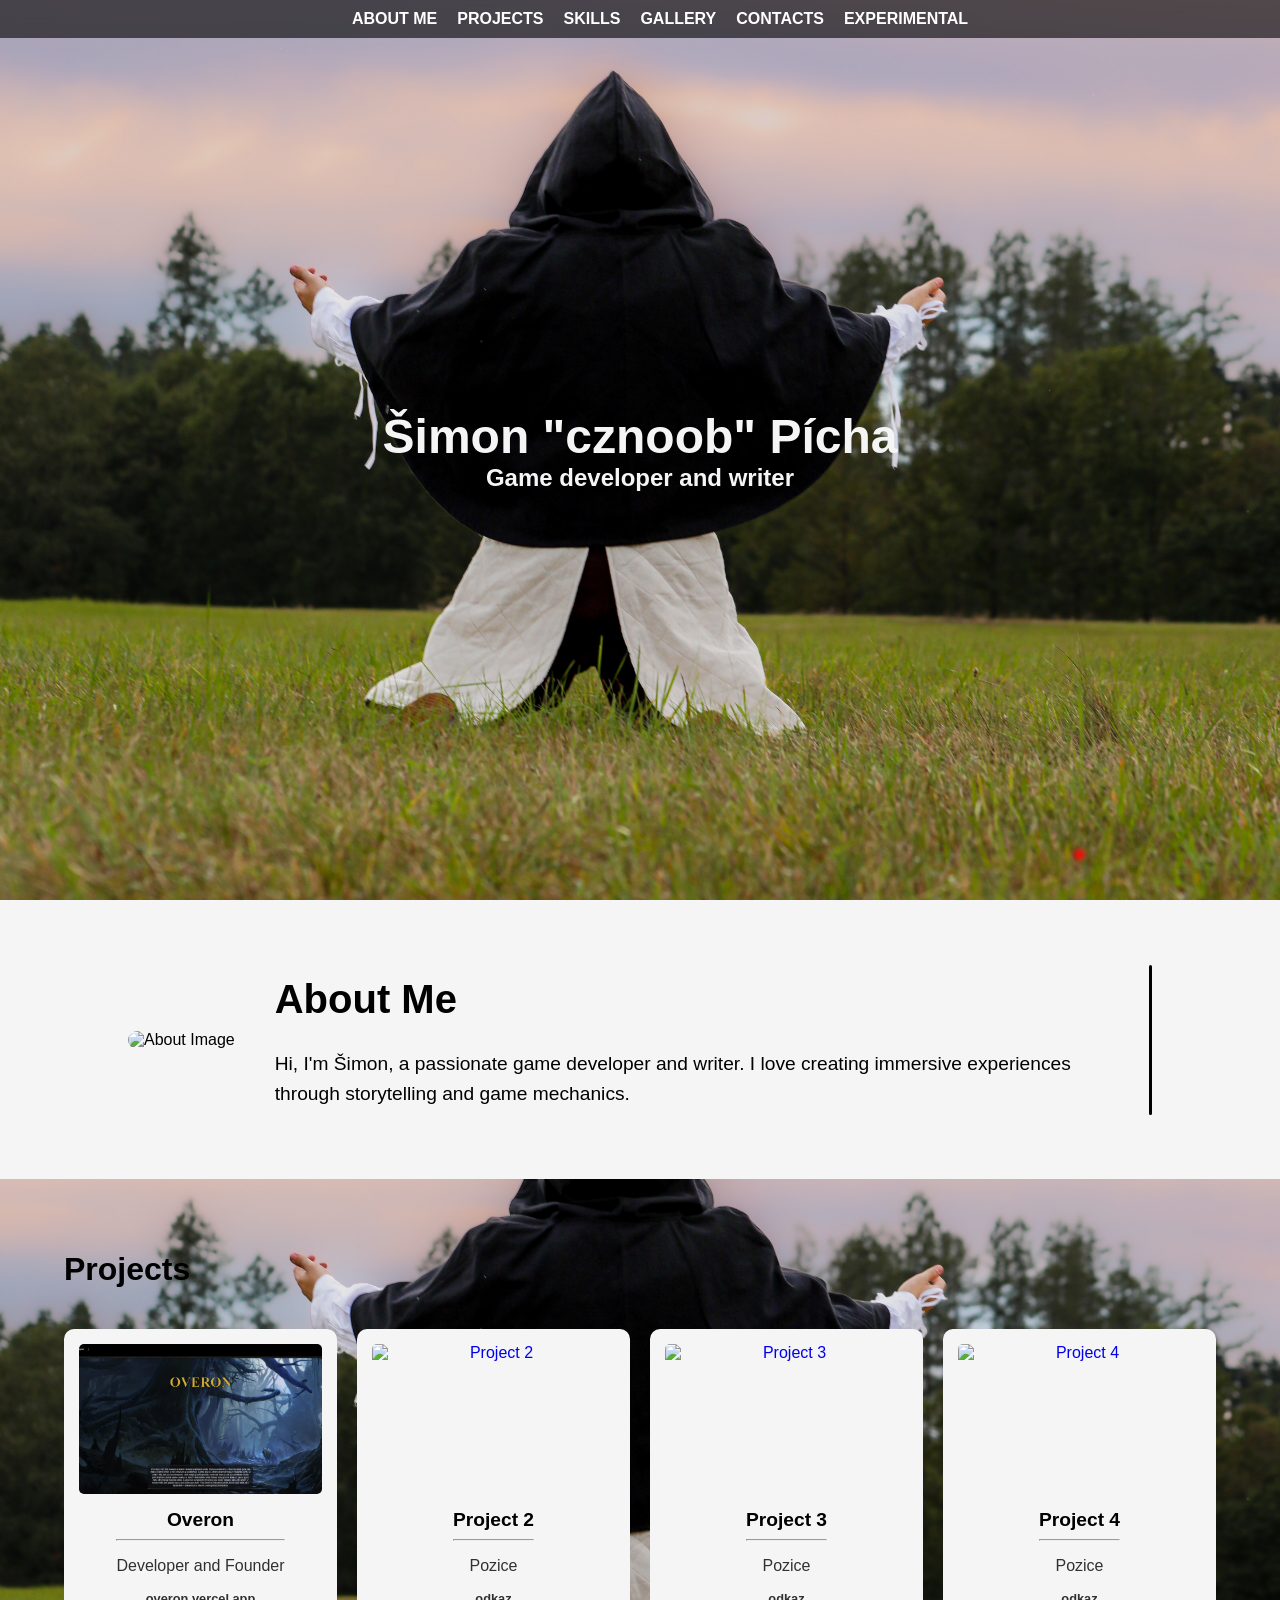
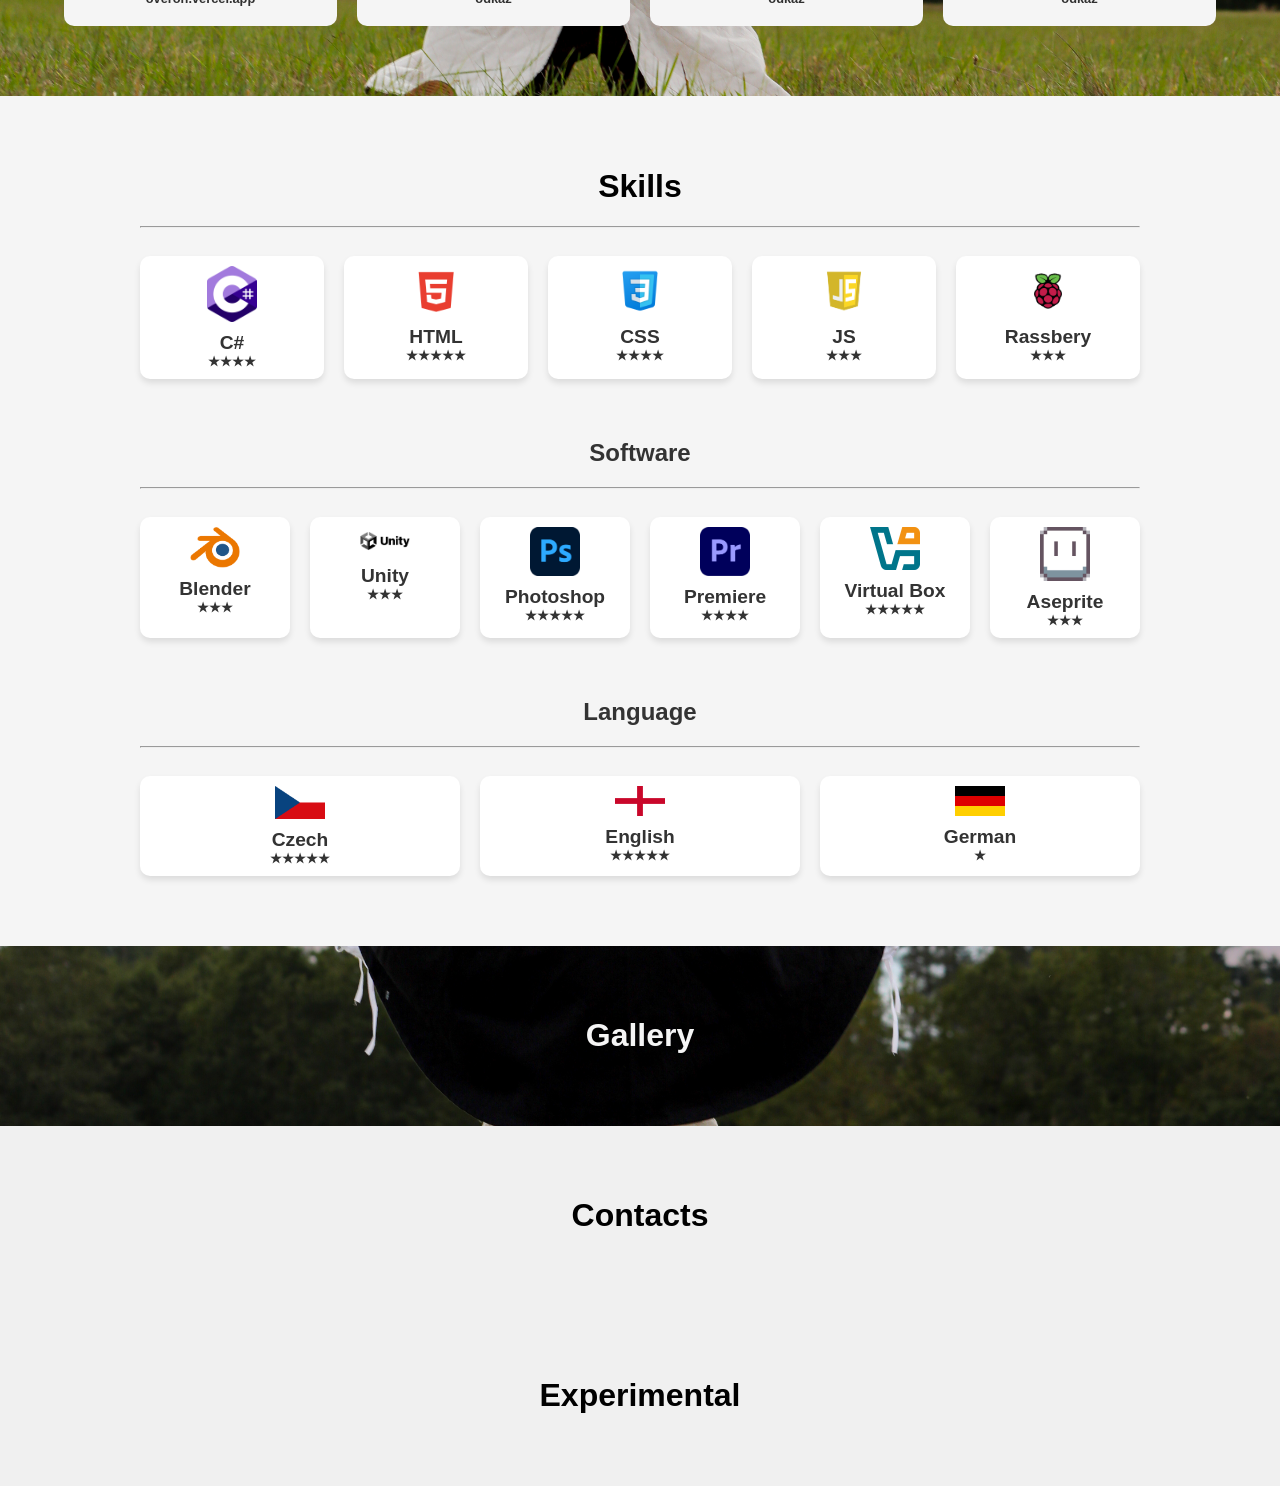
==== Index.html @ c120e959 "Add files via upload" ====
<!DOCTYPE html>
<html lang="en">
<head>
    <meta charset="UTF-8">
    <meta name="viewport" content="width=device-width, initial-scale=1.0">
    <title>Šimon Pícha</title>
    <link href="Images/effect.png" rel="icon" type="image/x-icon">
    <link href="Style/TrueMode.css" rel="stylesheet">
    <link href="Style/DarkMode.css" rel="stylesheet">
    <link href="Style/LightMode.css" rel="stylesheet">
</head>
<body>
    <nav>
        <a href="#About">ABOUT ME</a>
        <a href="#Projects">PROJECTS</a>
        <a href="#Skills">SKILLS</a>
        <a href="#Gallery">GALLERY</a>
        <a href="#Contacts">CONTACTS</a>
        <a href="#Experimental">EXPERIMENTAL</a>
    </nav>

    <div class="hero">
        <h1>Šimon "cznoob" Pícha</h1>
        <span>Game developer and writer</span>
    </div>

    <div class="aboutWrapper">
        <div class="about" id="About">
            <div class="about-image">
                <img src="Overon/Images/button.png" alt="About Image">
            </div>
            <div class="about-text">
                <h1>About Me</h1>
                <p>
                    Hi, I'm Šimon, a passionate game developer and writer. I love creating immersive experiences
                    through storytelling and game mechanics.
                </p>
            </div>
            <div class="about-divider"></div> <!-- Vertikální čára za textem -->
        </div>
    </div>
    

    <div class="projectsWrapper">
        <div class="projects" id="Projects">
            <h1>Projects</h1>
            <div class="projects-grid">
                <a href="https://overon.vercel.app/" class="project-item">
                    <img src="Images/Projects/Project-Overon.png" alt="Overon">
                    <div class="project-text">
                        <h2>Overon</h2>
                        <hr>
                        <p>Developer and Founder</p>
                        <h6>overon.vercel.app</h6>
                    </div>
                </a>
    
                <a href="https://example.com/project2" class="project-item">
                    <img src="Images/project2.png" alt="Project 2">
                    <div class="project-text">
                        <h2>Project 2</h2>
                        <hr>
                        <p>Pozice</p>
                        <h6>odkaz</h6>
                    </div>
                </a>
    
                <a href="https://example.com/project3" class="project-item">
                    <img src="Images/project3.png" alt="Project 3">
                    <div class="project-text">
                        <h2>Project 3</h2>
                        <hr>
                        <p>Pozice</p>
                        <h6>odkaz</h6>
                    </div>
                </a>
    
                <a href="https://example.com/project4" class="project-item">
                    <img src="Images/project4.png" alt="Project 4">
                    <div class="project-text">
                        <h2>Project 4</h2>
                        <hr>
                        <p>Pozice</p>
                        <h6>odkaz</h6>
                    </div>
                </a>
            </div>
        </div>
    </div>

    

    <div class="skillsWrapper">
        <div class="skills" id="Skills">
            <h1>Skills</h1>
            <hr>
    
            <div class="skills-grid">

                <div class="skill-item">
                    <img src="Images/Skills/Skill-Csharp.png" alt="C# Icon">
                    <span>C#</span>
                    <span id="skillLevel">★★★★</span>
                </div>

                <div class="skill-item">
                    <img src="Images/Skills/Skill-HTML.png" alt="HTML Icon">
                    <span>HTML</span>
                    <span id="skillLevel">★★★★★</span>
                </div>
        
                <div class="skill-item">
                    <img src="Images/Skills/Skill-CSS.png" alt="CSS Icon">
                    <span>CSS</span>
                    <span id="skillLevel">★★★★</span>
                </div>

                <div class="skill-item">
                    <img src="Images/Skills/Skill-JS.webp" alt="JS Icon">
                    <span>JS</span>
                    <span id="skillLevel">★★★</span>
                </div>

                <div class="skill-item">
                    <img src="Images/Skills/Skill-Rasberry.png" alt="Rassbery Icon">
                    <span>Rassbery</span>
                    <span id="skillLevel">★★★</span>
                </div>
                
            </div>
    
            <h2>Software</h2>
            <hr>

            <div class="skills-grid">

                <div class="skill-item">
                    <img src="Images/Skills/Skill-Blender.png" alt="Blender Icon">
                    <span>Blender</span>
                    <span id="skillLevel">★★★</span>
                </div>

                <div class="skill-item">
                    <img src="Images/Skills/Skill-Unity.png" alt="Unity Icon">
                    <span>Unity</span>
                    <span id="skillLevel">★★★</span>
                </div>
                
                <div class="skill-item">
                    <img src="Images/Skills/Skill-Photoshop.png" alt="Adobe Photoshop Icon">
                    <span>Photoshop</span>
                    <span id="skillLevel">★★★★★</span>
                </div>

                <div class="skill-item">
                    <img src="Images/Skills/Skill-Premiere.png" alt="Adobe Premiere Icon">
                    <span>Premiere</span>
                    <span id="skillLevel">★★★★</span>
                </div>
                
                <div class="skill-item">
                    <img src="Images/Skills/Skill-VirtualBox.png " alt="Virtual Box Icon">
                    <span>Virtual Box</span>
                    <span id="skillLevel">★★★★★</span>
                </div>
                
                <div class="skill-item">
                    <img src="Images/Skills/Skill-Aseprite.png" alt="Aseprite Icon">
                    <span>Aseprite</span>
                    <span id="skillLevel">★★★</span>
                </div>
                
            </div>
    
            <h2>Language</h2>
            <hr>

            <div class="skills-grid">

                <div class="skill-item">
                    <img src="Images/Skills/Skill-CZ.png" alt="Czech Flag">
                    <span>Czech</span>
                    <span id="skillLevel">★★★★★</span>
                </div>

                <div class="skill-item">
                    <img src="Images/Skills/Skill-ENG.png" alt="English Flag">
                    <span>English</span>
                    <span id="skillLevel">★★★★★</span>
                </div>

                <div class="skill-item">
                    <img src="Images/Skills/Skill-GER.png" alt="German Flag">
                    <span>German</span>
                    <span id="skillLevel">★</span>
                </div>

            </div>
        </div>
    </div>
    

    <div class=" galleryWrapper">
        <div class="gallery" id="Gallery">
            <h1>Gallery</h1>
        </div>
    </div>

    <div class="contactsWrapper">
        <div class="contacts" id="Contacts">
            <h1>Contacts</h1>
        </div>
    </div>

    <div class="experimentalWrapper">
        <div class="experimental" id="Experimental">
            <h1>Experimental</h1>
        </div> 
    </div>
</body>
<script src="Script/script.js"></script>
</html>
---- Style/TrueMode.css ----
html {
    scroll-behavior: smooth;
}


/* Základní styl pro tělo stránky */
body {
    color: white;
    display: flex;
    flex-direction: column;
    align-items: center;
    margin: 0;
    padding: 0;
    height: 100%;
    font-family: Arial, sans-serif;
    color: black;
}

/* Navbar */
nav {
    position: fixed;
    top: 0;
    left: 0;
    width: 100%;
    background-color: rgba(0, 0, 0, 0.6);
    backdrop-filter: blur(10px);
    padding: 10px 20px;
    display: flex;
    justify-content: center;
    gap: 20px;
    z-index: 10;
}

nav a {
    color: white;
    text-decoration: none;
    font-weight: bold;
    font-size: 16px;
}

/* Hero sekce */
.hero {
    width: 100%;
    height: 100vh;
    background-image: url("../Images/kniha.jpg");
    background-position: center;
    background-repeat: no-repeat;
    background-size: cover;
    display: flex;
    flex-direction: column;
    align-items: center;
    justify-content: center;
    text-align: center;
    color: whitesmoke;
}

.hero h1 {
    font-size: 3em;
    margin: 0;
    color: whitesmoke;
}

.hero span {
    font-size: 1.5em;
    font-weight: bold;
    color: whitesmoke;
}

/* About sekce */
.aboutWrapper {
    width: 100%;
    background-color: whitesmoke;
    display: flex;
    justify-content: center;
    padding: 50px 0;
}

/* About sekce */
.about {
    display: flex;
    width: 80%;
    max-width: 1200px;
    align-items: center;
    gap: 40px;
    text-align: left;
}

/* Obrázková část */
.about-image img {
    width: 100%;
    max-width: 400px;
    border-radius: 10px;
}

/* Textová část */
.about-text {
    flex: 1;
}

/* Vertikální čára ZA textem */
.about-divider {
    width: 3px; /* Tloušťka čáry */
    height: 150px; /* Výška čáry */
    background-color: black; /* Barva čáry */
    border-radius: 2px;
}

.about-text h1 {
    font-size: 2.5em;
    color: black;
}

.about-text p {
    font-size: 1.2em;
    color: black;
    line-height: 1.6;
}

.projectsWrapper {
    width: 100%;
    background-image: url("../Images/kniha.jpg");
    background-position: center;
    background-repeat: no-repeat;
    background-size: cover;
    display: flex;
    justify-content: center;
    padding: 50px 0;
}

.projects-grid {
    display: grid;
    grid-template-columns: repeat(auto-fit, minmax(250px, 1fr)); /* Přizpůsobí se velikosti obrazovky */
    gap: 20px;
    width: 90vw; /* Zvětšení šířky */
    max-width: 1400px; /* Volitelně větší max-width */
    margin: auto;
    padding: 20px 0;
}

/* Responzivita: Pokud je menší obrazovka, tak snížit počet sloupců */
@media (max-width: 1024px) {
    .projects-grid {
        grid-template-columns: repeat(3, 1fr); /* 3 sloupce na menších obrazovkách */
    }
    .skills-grid {
        grid-template-columns: repeat(3, 1fr); /* 3 sloupce na menších obrazovkách */
    }
}

@media (max-width: 768px) {
    .projects-grid {
        grid-template-columns: repeat(2, 1fr); /* 2 sloupce na mobilech */
    }
    .skills-grid {
        grid-template-columns: repeat(2, 1fr); /* 2 sloupce na mobilech */
    }
}

@media (max-width: 480px) {
    .projects-grid {
        grid-template-columns: repeat(1, 1fr); /* 1 sloupec na velmi malých displejích */
    }
    .skills-grid {
        grid-template-columns: repeat(1, 1fr); /* 1 sloupec na malých displejích */
    }
}

/* Styl pro jednotlivé projekty */
.project-item {
    display: flex;
    flex-direction: column;
    align-items: center;
    text-align: center;
    text-decoration: none;
    background: whitesmoke; /* Jemné pozadí */
    padding: 15px;
    border-radius: 10px;
    transition: 0.3s;
}

.project-item img {
    width: 100%;
    height: 150px;
    object-fit: cover;
    border-radius: 5px;
}

.project-text {
    margin-top: 10px;
    color: black;
}

.project-text h2 {
    font-size: 1.2em;
    margin: 5px 0;
}

.project-text p {
    font-size: 1em;
    opacity: 0.8;
}

.project-text h6 {
    font-size: 0.8em;
    margin: 5px 0;
    opacity: 0.8;
}

/* Efekt při najetí myší */
.project-item:hover {
    background: rgba(245, 245, 245, 0.758);
    transform: scale(1.1);
}


.skillsWrapper {
    width: 100%;
    background-color: whitesmoke;
    display: flex;
    justify-content: center;
    padding: 50px 0;
}

.skills {
    width: 80%; /* Zmenší celkovou šířku */
    max-width: 1000px; /* Místo 1200px dáme 1000px */
    text-align: center;
}

.skills h2 {
    margin-top: 40px;
    font-size: 1,5em;
    color: #333;
}

/* Grid styl */
.skills-grid {
    display: grid;
    grid-template-columns: repeat(auto-fit, minmax(150px, 1fr)); /* Pokud je jen jeden item na řádce, roztáhne se na celou šířku */
    gap: 20px;
    width: 100%; /* Zajistí, že bude mít celou šířku rodiče */
    max-width: 1400px; /* Zůstane maximální šířka pro velké obrazovky */
    margin: 0 auto; /* Zarovná na střed */
    padding: 20px 0;
    align-items: stretch; /* Zajišťuje, že všechny položky se roztáhnou na stejnou výšku */
}

/* Styl pro jednotlivé položky */
.skill-item {
    display: flex;
    flex-direction: column;
    align-items: center;
    background: white;
    padding: 10px;
    border-radius: 10px;
    box-shadow: 0 4px 6px rgba(0, 0, 0, 0.1);
    transition: transform 0.2s ease-in-out;
}

.skill-item img {
    width: 50px; /* Nastav velikost loga */
    height: auto;
    margin-bottom: 10px;
}

.skill-item span {
    font-size: 1.2em;
    color: #333;
    font-weight: bold;
}

/* Hover efekt */
.skill-item:hover {
    transform: scale(1.1);
}

#skillLevel{
    font-size: 0.8em;
    color: #333333;
    font-weight: bold;
}

.galleryWrapper {
    width: 100%;
    background-image: url("../Images/kniha.jpg");
    background-position: center;
    background-repeat: no-repeat;
    background-size: cover;
    display: flex;
    justify-content: center;
    padding: 50px 0;
}

.gallery {
    color: whitesmoke;
}

.contactsWrapper {
    width: 100%;
    background-color: #f0f0f0; /* Světle šedé pozadí pro kontrast */
    display: flex;
    justify-content: center;
    padding: 50px 0;
}

.experimentalWrapper {
    width: 100%;
    background-color: #f0f0f0; /* Světle šedé pozadí pro kontrast */
    display: flex;
    justify-content: center;
    padding: 50px 0;
}
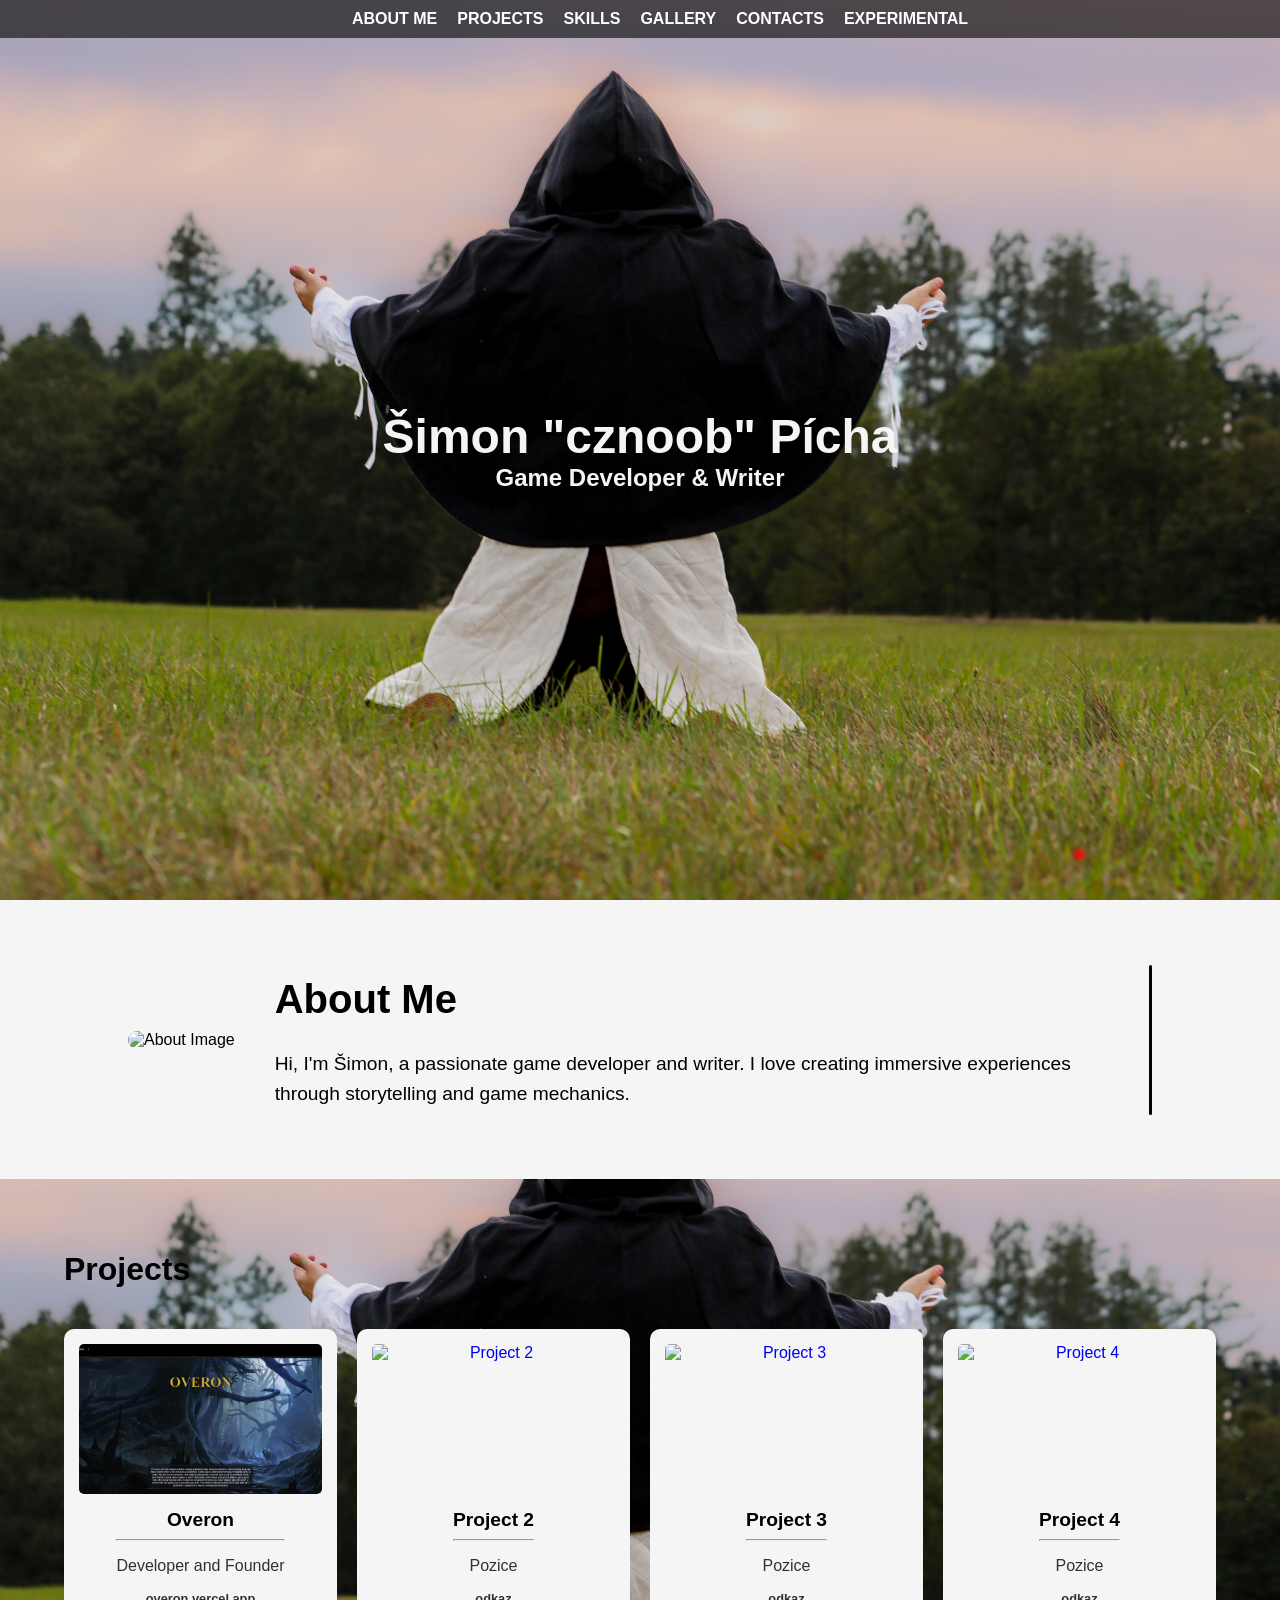
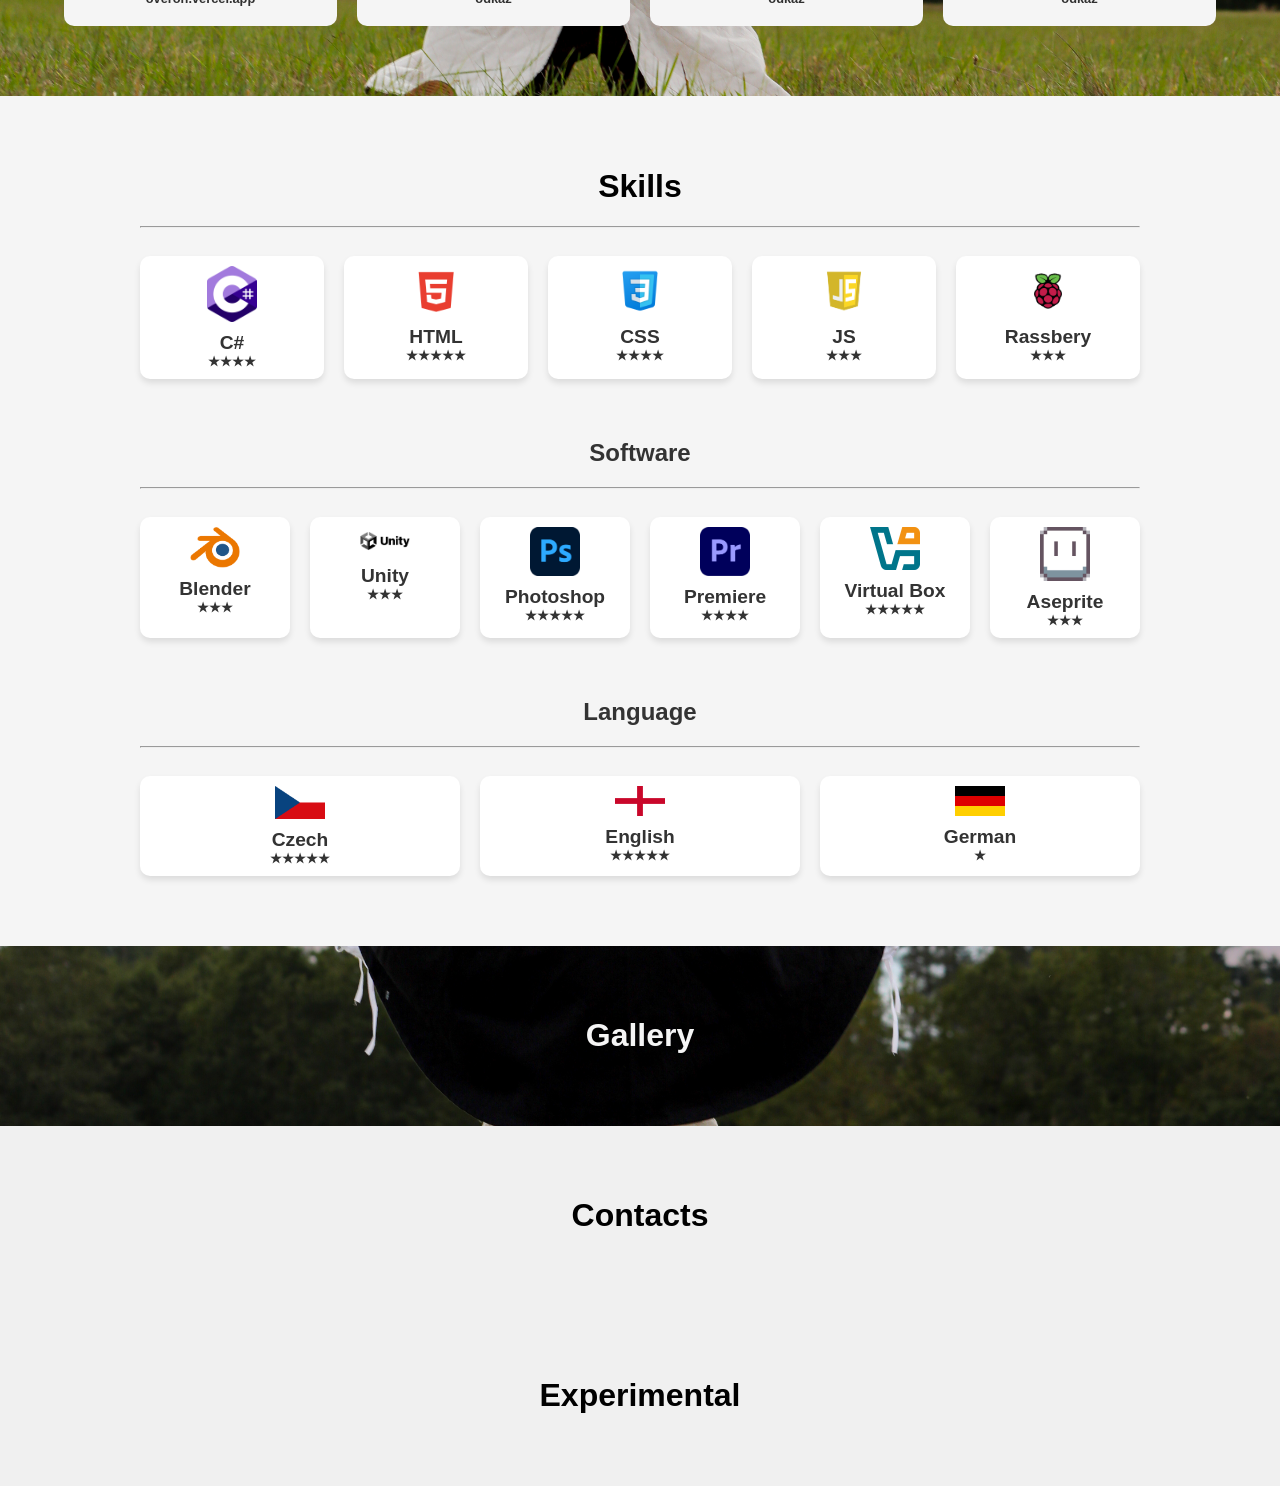
==== commit 1ac9f3fe: "chore(file): renamed Index.html to index.html" ====
--- a/Index.html
+++ b/Index.html
@@ -1,13 +1,15 @@
 <!DOCTYPE html>
-<html lang="en">
+<html lang="cz-sk">
 <head>
     <meta charset="UTF-8">
     <meta name="viewport" content="width=device-width, initial-scale=1.0">
     <title>Šimon Pícha</title>
-    <link href="Images/effect.png" rel="icon" type="image/x-icon">
-    <link href="Style/TrueMode.css" rel="stylesheet">
-    <link href="Style/DarkMode.css" rel="stylesheet">
-    <link href="Style/LightMode.css" rel="stylesheet">
+    <link href="./Images/effect.png" rel="icon" type="image/x-icon">
+    <link href="./Style/TrueMode.css" rel="stylesheet">
+    <link href="./Style/DarkMode.css" rel="stylesheet">
+    <link href="./Style/LightMode.css" rel="stylesheet">
+    <link href="./Style/Backgrounds.css" rel="stylesheet">
+    <link href="./Style/MediaQuery.css" rel="stylesheet">
 </head>
 <body>
     <nav>
@@ -19,9 +21,9 @@
         <a href="#Experimental">EXPERIMENTAL</a>
     </nav>
 
-    <div class="hero">
+    <div class="hero bg-fixed">
         <h1>Šimon "cznoob" Pícha</h1>
-        <span>Game developer and writer</span>
+        <span>Game Developer & Writer</span>
     </div>
 
     <div class="aboutWrapper">
@@ -41,7 +43,7 @@
     </div>
     
 
-    <div class="projectsWrapper">
+    <div class="projectsWrapper bg-fixed">
         <div class="projects" id="Projects">
             <h1>Projects</h1>
             <div class="projects-grid">
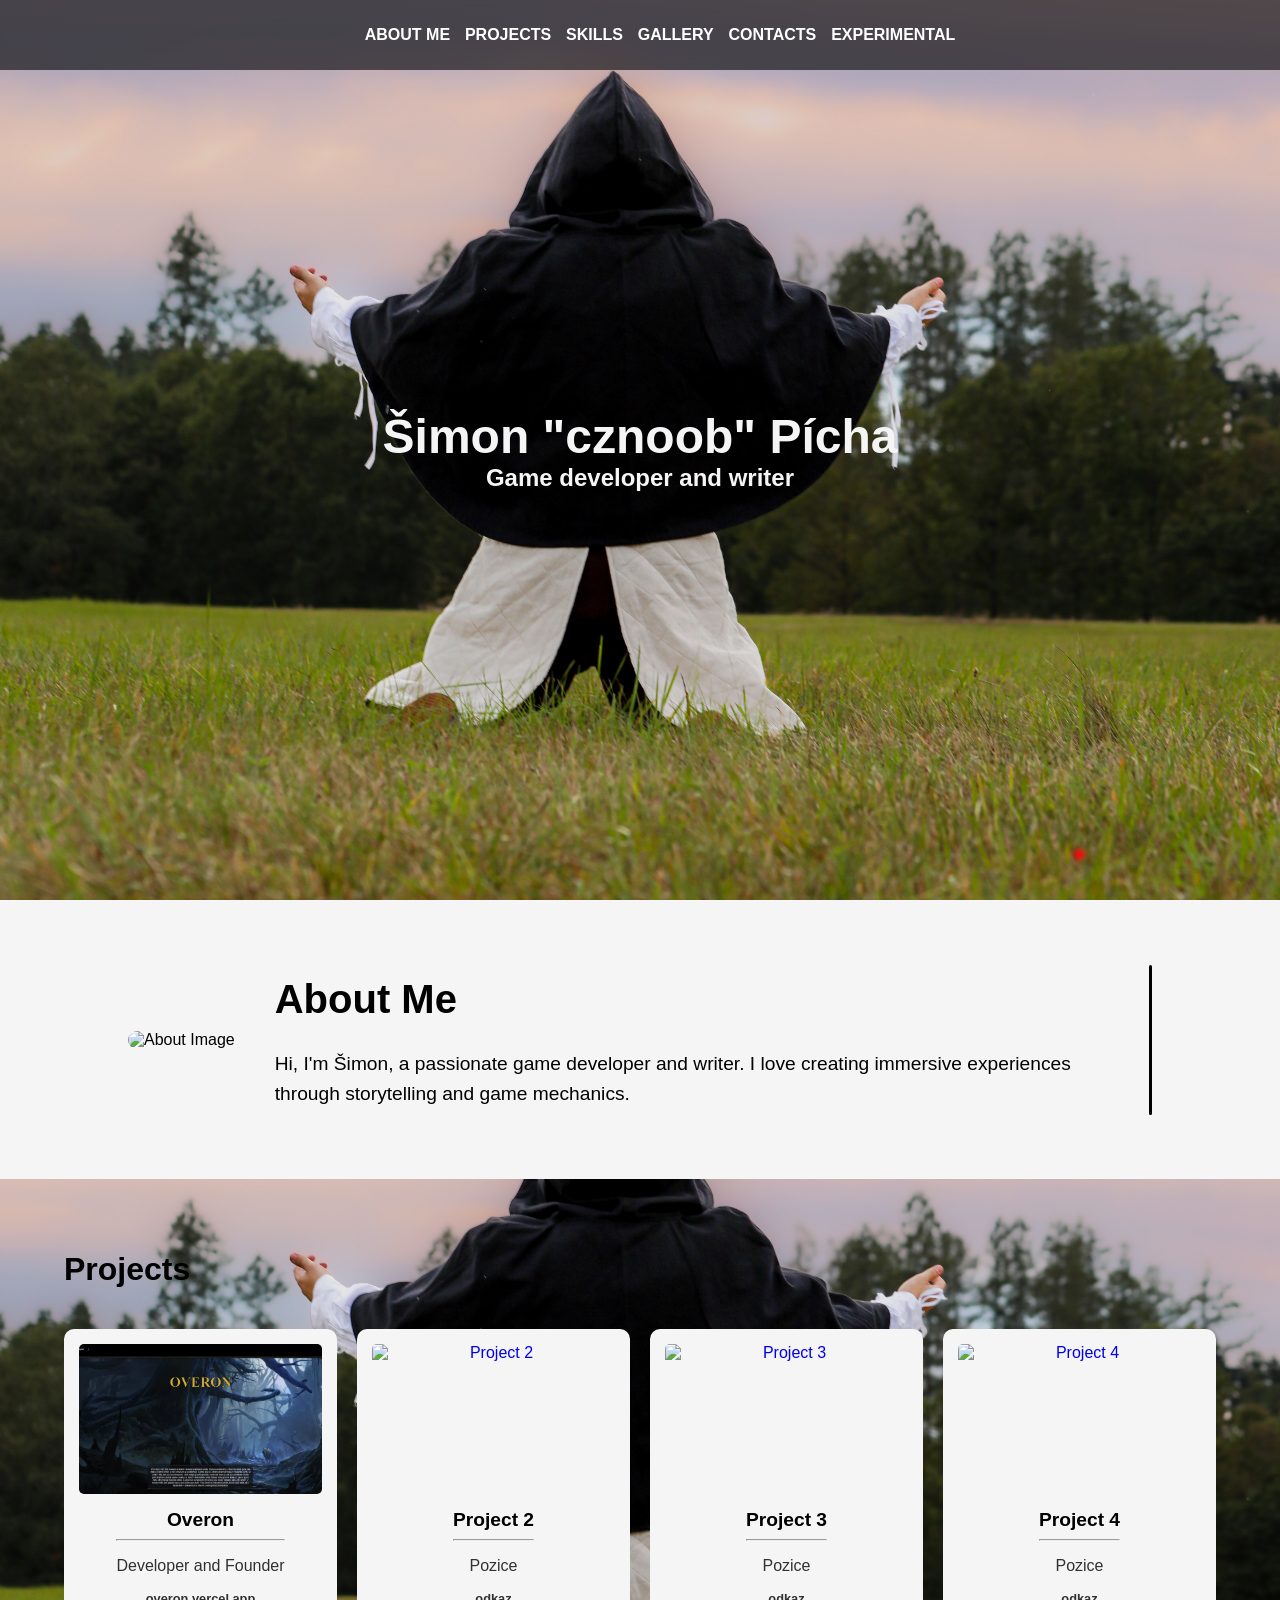
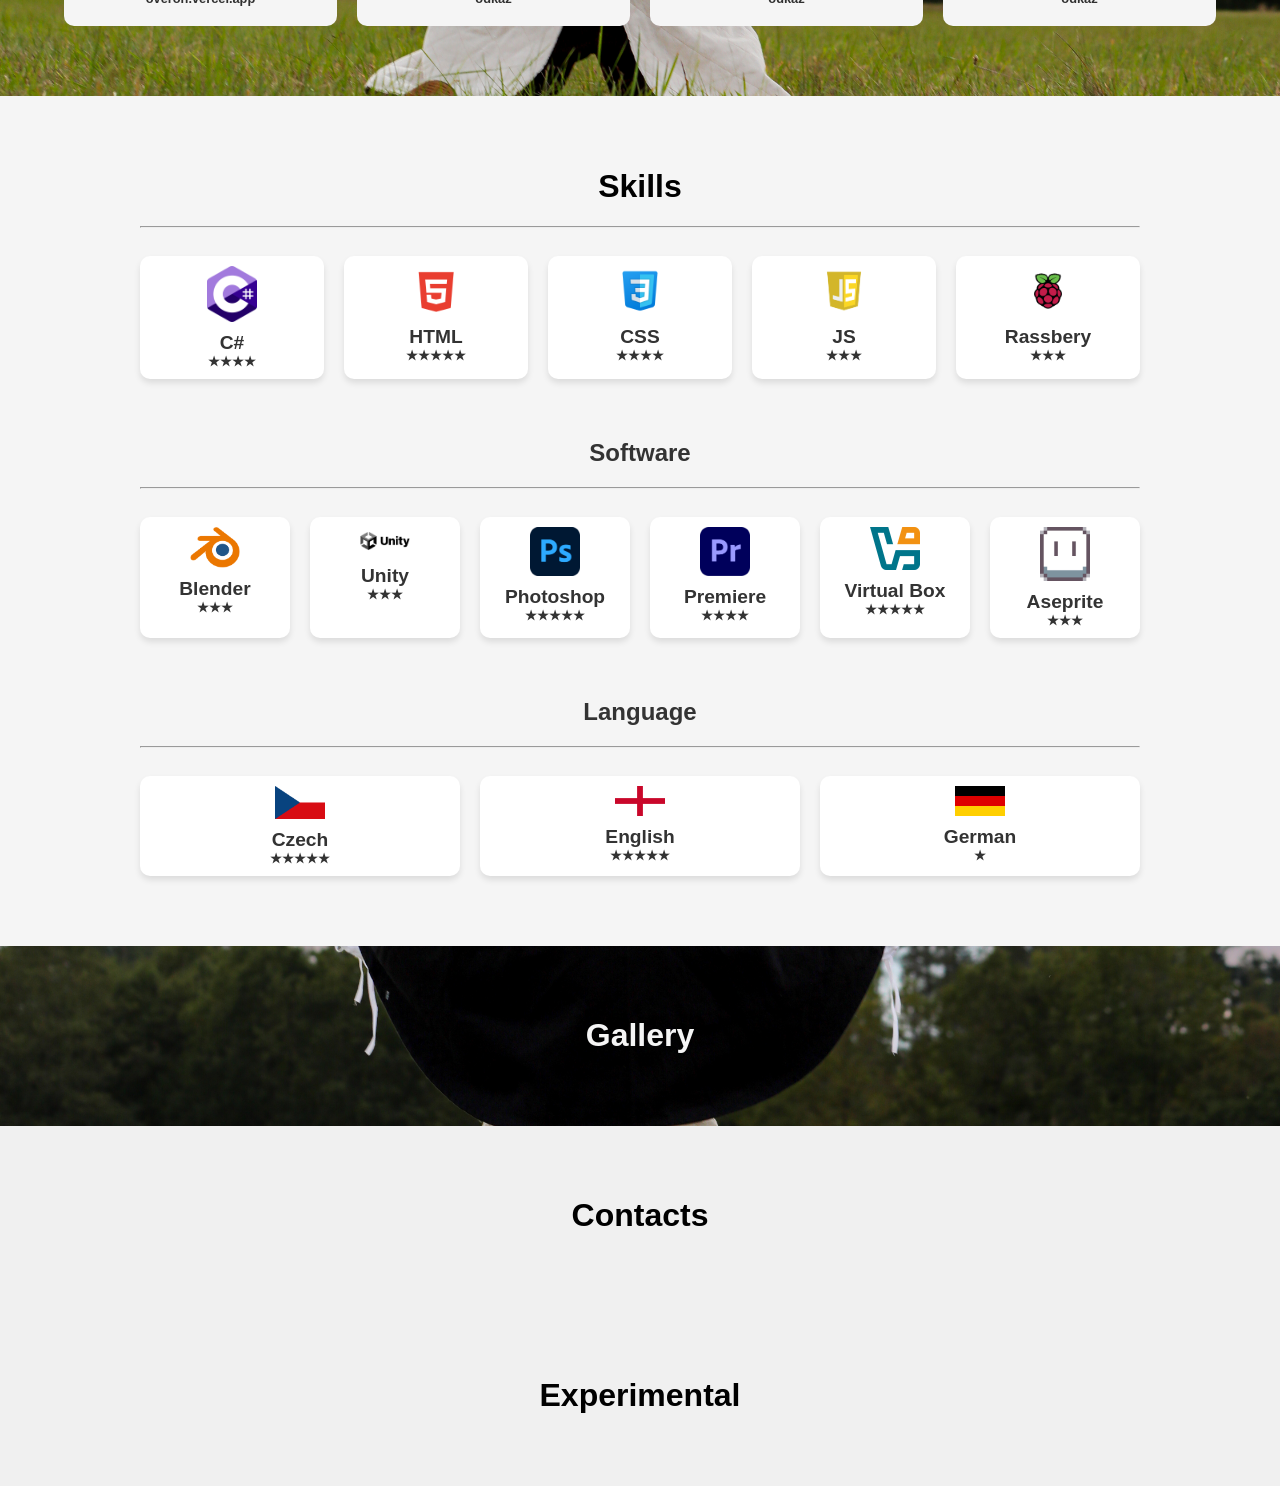
==== commit 1177879e: "chore(files): fixed bug with show page" ====
--- a/Index.html
+++ b/Index.html
@@ -4,12 +4,10 @@
     <meta charset="UTF-8">
     <meta name="viewport" content="width=device-width, initial-scale=1.0">
     <title>Šimon Pícha</title>
-    <link href="./Images/effect.png" rel="icon" type="image/x-icon">
-    <link href="./Style/TrueMode.css" rel="stylesheet">
-    <link href="./Style/DarkMode.css" rel="stylesheet">
-    <link href="./Style/LightMode.css" rel="stylesheet">
-    <link href="./Style/Backgrounds.css" rel="stylesheet">
-    <link href="./Style/MediaQuery.css" rel="stylesheet">
+    <link href="Images/effect.png" rel="icon" type="image/x-icon">
+    <link href="Style/TrueMode.css" rel="stylesheet">
+    <link href="Style/DarkMode.css" rel="stylesheet">
+    <link href="Style/LightMode.css" rel="stylesheet">
 </head>
 <body>
     <nav>
@@ -21,9 +19,9 @@
         <a href="#Experimental">EXPERIMENTAL</a>
     </nav>
 
-    <div class="hero bg-fixed">
+    <div class="hero">
         <h1>Šimon "cznoob" Pícha</h1>
-        <span>Game Developer & Writer</span>
+        <span>Game developer and writer</span>
     </div>
 
     <div class="aboutWrapper">
@@ -43,7 +41,7 @@
     </div>
     
 
-    <div class="projectsWrapper bg-fixed">
+    <div class="projectsWrapper">
         <div class="projects" id="Projects">
             <h1>Projects</h1>
             <div class="projects-grid">
--- a/Style/TrueMode.css
+++ b/Style/TrueMode.css
@@ -22,6 +22,7 @@
     top: 0;
     left: 0;
     width: 100%;
+    height: 3.1em;
     background-color: rgba(0, 0, 0, 0.6);
     backdrop-filter: blur(10px);
     padding: 10px 20px;
@@ -29,6 +30,11 @@
     justify-content: center;
     gap: 20px;
     z-index: 10;
+
+    display: flex;
+    justify-content: center;
+    align-items: center;
+    gap: 0.93rem;
 }
 
 nav a {
